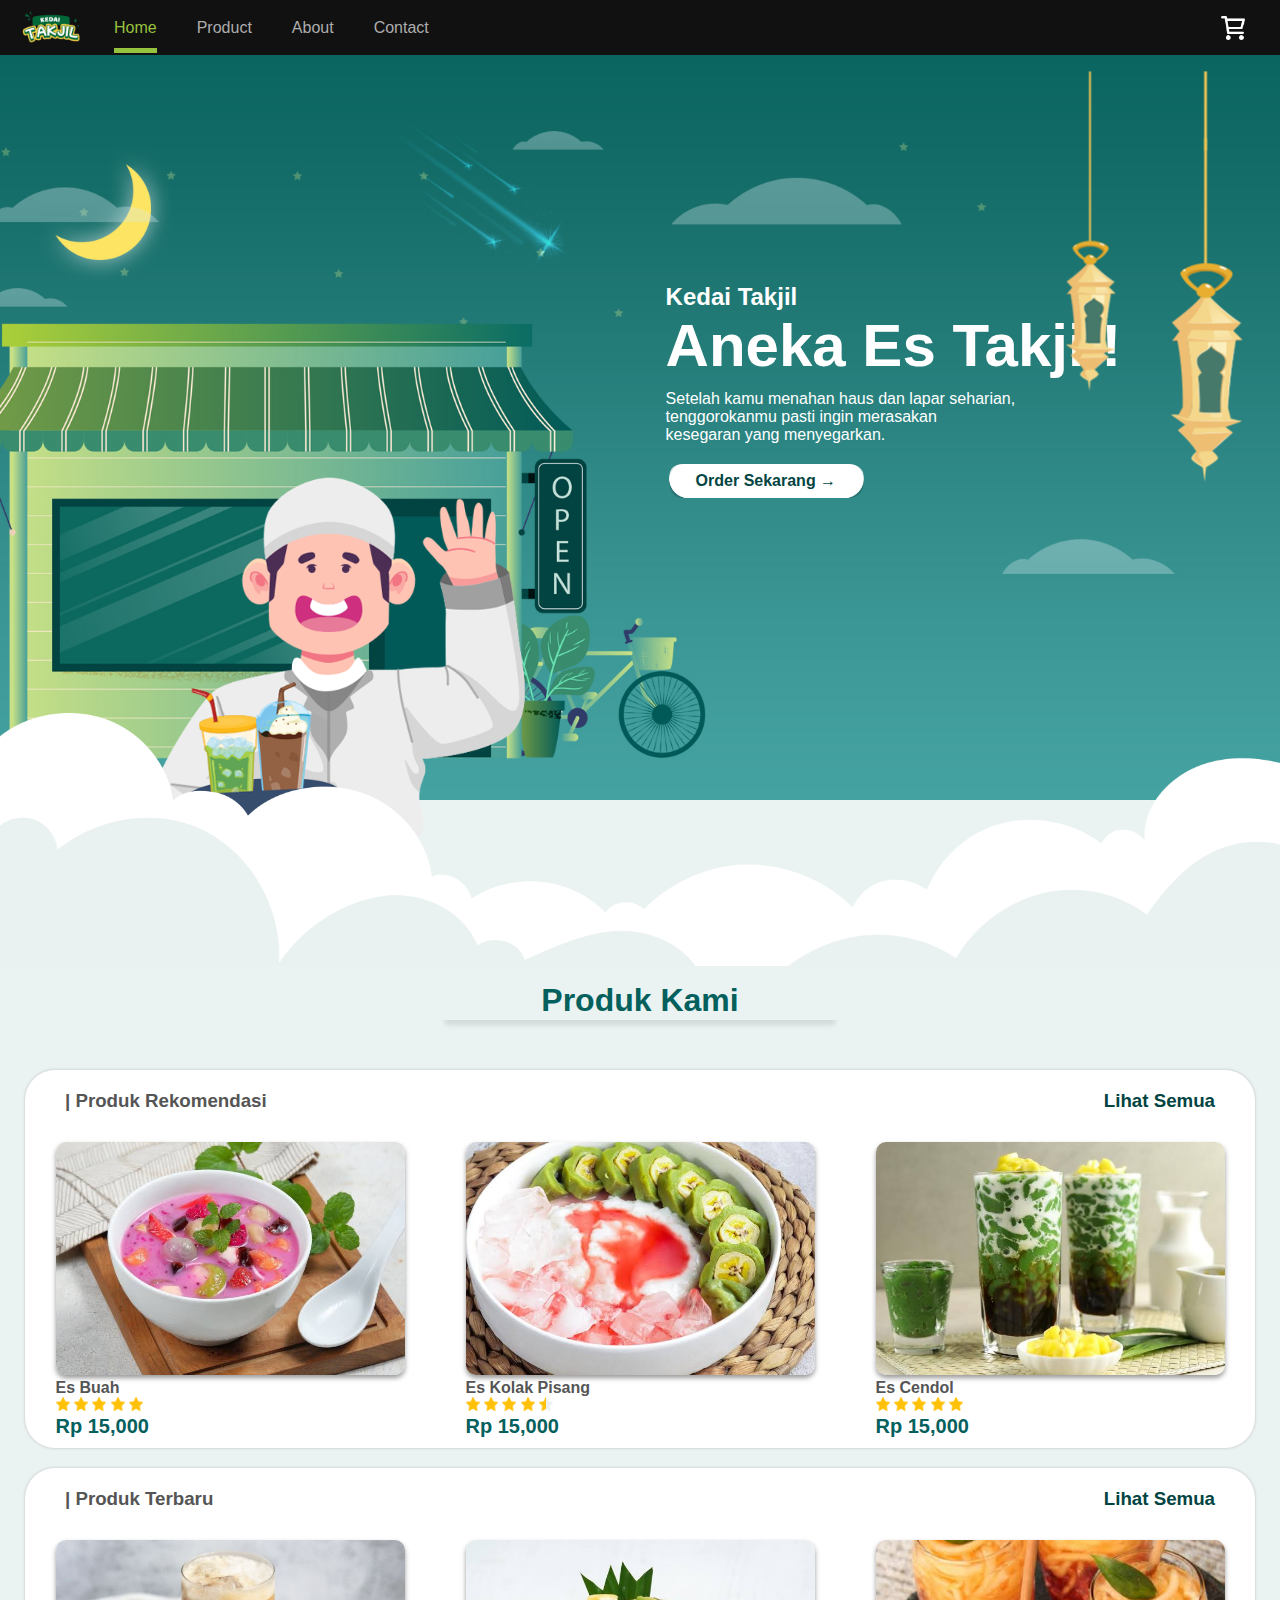
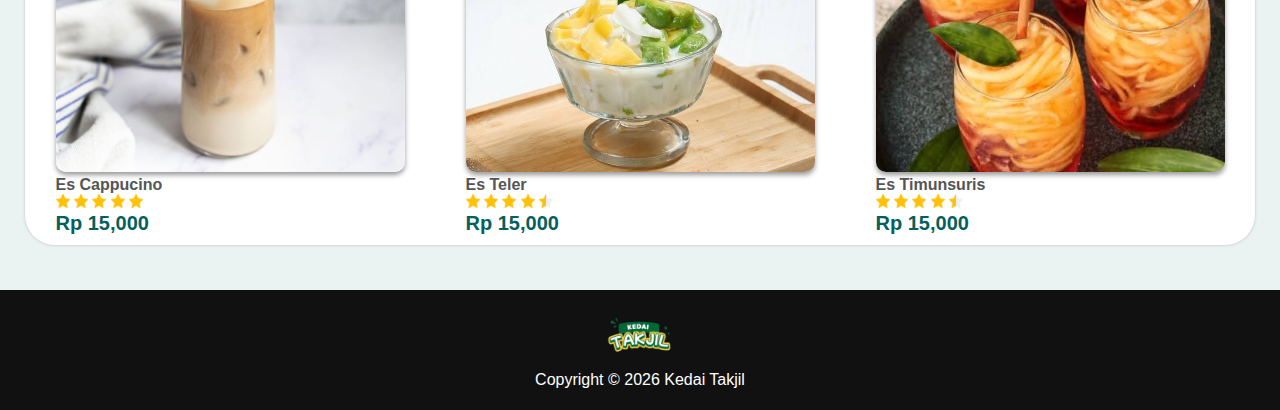
==== index.html @ a47f01e0 "first commit" ====
<!DOCTYPE html>
<html lang="en">

<head>
    <meta charset="UTF-8" />
    <meta name="viewport" content="width=device-width, initial-scale=1.0" />
    <link rel="stylesheet" href="style.css" />
    <title>Kedai Takjil | Pembelian Takjil</title>
    <link rel="icon" type="png" href="images/icons/logo.png">
</head>

<body class="home-body">
    <div class="header" id="section1">
        <div class="container">
            <div class="navbar">
                <div class="logo">
                    <img src="images/icons/logo.png" alt="logo aplikasi" />
                </div>
                <!-- navbar -->
                <nav>
                    <ul class="nav-menu">
                        <li class="nav-item">
                            <a href="javascript:void(0);" onclick="scrollToSection('section1')" class="nav-link"
                                id="home-link">Home</a>
                        </li>
                        <li class="nav-item">
                            <a href="javascript:void(0);" onclick="scrollToSection('section2')"
                                class="nav-link">Product</a>
                        </li>
                        <li class="nav-item">
                            <a href="about.html" class="nav-link">About</a>
                        </li>
                        <li class="nav-item">
                            <a href="contact.html" class="nav-link">Contact</a>
                        </li>
                    </ul>
                </nav>
                <a href="product.html">
                    <img src="images/icons/cart-icon.png" alt="icon cart" id="cart-icon" />
                </a>
                <script src="js/move-cart.js"></script>
                <script src="js/move-section.js"></script>
                <div class="hamburger">
                    <span class="bar"></span>
                    <span class="bar"></span>
                    <span class="bar"></span>
                </div>
                <script src="js/hamburger-nav.js"></script>
            </div>
            <div class="row">
                <div class="col-2">
                    <h2>Kedai Takjil </h2>
                    <h1>Aneka Es Takjil!</h1>
                    <p>Setelah kamu menahan haus dan lapar seharian,
                        <br>tenggorokanmu pasti ingin merasakan
                        <br>kesegaran yang menyegarkan.
                    </p>
                    <a href="product.html" class="btn_link" id="product-move">
                        Order Sekarang &#8594;
                    </a>
                </div>
                <div class="orang">
                    <img src="images/home/orang.png" alt="" class="fadeInUp">
                </div>
                <div class="awan">
                    <img src="images/home/cloud_homepage.png" alt="">
                </div>
                <div class="lentera">
                    <img src="images/home/lampu.png" alt="" class="bounceInDown">
                </div>
            </div>
        </div>
    </div>
    <!------- View Product -------->
    <div class="small-container" id="section2">
        <h1 class="title">
            Produk Kami
        </h1>
        <div class="row-2">
            <div class="information">
                <h3>| Produk Rekomendasi</h3>
                <h3><a href="product.html" class="full-product">Lihat Semua</a></h3>
            </div>
            <div class="product">
                <div class="col-3">
                    <img src="images/products/Es-1.jpg" alt="">
                    <h4>Es Buah</h4>
                    <div class="rating">
                        <i class="star"><img src="images/icons/star.png" alt=""></i>
                        <i class="star"><img src="images/icons/star.png" alt=""></i>
                        <i class="star"><img src="images/icons/star.png" alt=""></i>
                        <i class="star"><img src="images/icons/star.png" alt=""></i>
                        <i class="star"><img src="images/icons/star.png" alt=""></i>
                    </div>
                    <p>Rp 15,000</p>
                </div>
                <div class="col-3">
                    <img src="images/products/Es-8.jpg" alt="">
                    <h4>Es Kolak Pisang</h4>
                    <div class="rating">
                        <i class="star"><img src="images/icons/star.png" alt=""></i>
                        <i class="star"><img src="images/icons/star.png" alt=""></i>
                        <i class="star"><img src="images/icons/star.png" alt=""></i>
                        <i class="star"><img src="images/icons/star.png" alt=""></i>
                        <i class="star"><img src="images/icons/half-star.png" alt=""></i>
                    </div>
                    <p>Rp 15,000</p>
                </div>
                <div class="col-3">
                    <img src="images/products/Es-4.jpg" alt="">
                    <h4>Es Cendol</h4>
                    <div class="rating">
                        <i class="star"><img src="images/icons/star.png" alt=""></i>
                        <i class="star"><img src="images/icons/star.png" alt=""></i>
                        <i class="star"><img src="images/icons/star.png" alt=""></i>
                        <i class="star"><img src="images/icons/star.png" alt=""></i>
                        <i class="star"><img src="images/icons/star.png" alt=""></i>
                    </div>
                    <p>Rp 15,000</p>
                </div>
            </div>
        </div>
        <div class="row-2">
            <div class="information">
                <h3>| Produk Terbaru</h3>
                <h3><a href="product.html" class="full-product">Lihat Semua</a></h3>
            </div>
            <div class="product">
                <div class="col-3">
                    <img src="images/products/Es-3.jpg" alt="">
                    <h4>Es Cappucino</h4>
                    <div class="rating">
                        <i class="star"><img src="images/icons/star.png" alt=""></i>
                        <i class="star"><img src="images/icons/star.png" alt=""></i>
                        <i class="star"><img src="images/icons/star.png" alt=""></i>
                        <i class="star"><img src="images/icons/star.png" alt=""></i>
                        <i class="star"><img src="images/icons/star.png" alt=""></i>
                    </div>
                    <p>Rp 15,000</p>
                </div>
                <div class="col-3">
                    <img src="images/products/Es-10.jpg" alt="">
                    <h4>Es Teler</h4>
                    <div class="rating">
                        <i class="star"><img src="images/icons/star.png" alt=""></i>
                        <i class="star"><img src="images/icons/star.png" alt=""></i>
                        <i class="star"><img src="images/icons/star.png" alt=""></i>
                        <i class="star"><img src="images/icons/star.png" alt=""></i>
                        <i class="star"><img src="images/icons/half-star.png" alt=""></i>
                    </div>
                    <p>Rp 15,000</p>
                </div>
                <div class="col-3">
                    <img src="images/products/Es-11.jpg" alt="">
                    <h4>Es Timunsuris</h4>
                    <div class="rating">
                        <i class="star"><img src="images/icons/star.png" alt=""></i>
                        <i class="star"><img src="images/icons/star.png" alt=""></i>
                        <i class="star"><img src="images/icons/star.png" alt=""></i>
                        <i class="star"><img src="images/icons/star.png" alt=""></i>
                        <i class="star"><img src="images/icons/half-star.png" alt=""></i>
                    </div>
                    <p>Rp 15,000</p>
                </div>
            </div>
        </div>
    </div>
    <div class="home-footer">
        <div class="home-footer-content">
            <img src="images/icons/logo.png" alt="">
            <span id="copyright"></span>
            <script src="js/footer-copyright.js"></script>
        </div>
    </div>
</body>

</html>
---- style.css ----
*,
html {
    margin: 0;
    padding: 0;
    box-sizing: border-box;
}

:root {
    --animate-duration: 1s;
    --animate-delay: 1s;
    --animate-repeat: 1;
}

body {
    font-family: 'Poppins', sans-serif;
    background: #EAF3F2;
}

/*-------- Navigasi ---------*/
.container {
    max-width: 1800px;
    margin: auto;
}

.navbar {
    display: flex;
    align-items: center;
    position: fixed;
    top: 0;
    z-index: 1000;
    font-size: 1.25rem;
    background-color: #111;
    height: 55px;
    width: 100%;
}

.logo img {
    width: 4rem;
    margin: 10px 30px 10px 20px;
    display: flex;
    justify-content: center;
}

nav {
    flex: 1;
    text-align: right;
}

.nav-menu {
    text-align: left;
    list-style-type: none;
    display: flex;
}

.nav-item {
    display: inline-block;
    margin-right: 40px;
}

.nav-link {
    position: relative;
    display: block;
    padding: 10px 0;
    color: #ADADAD;
    font-weight: 500;
    text-decoration: none;
    font-size: 16px;
    cursor: pointer;
}

.nav-menu .nav-item .nav-link:before,
:after {
    content: '';
    height: 5px;
    width: 0%;
    background: #97C23F;
    position: absolute;
    bottom: -6px;
}

.nav-menu .nav-item .nav-link:after {
    right: 0;
    background: #97C23F;
    transition: width 0.8s cubic-bezier(0.22, 0.61, 0.36, 1);
}

.nav-menu .nav-item .nav-link:hover:before {
    background: #97C23F;
    width: 100%;
    transition: width 0.5s cubic-bezier(0.22, 0.61, 0.36, 1);
}

.nav-menu .nav-item .nav-link:hover::after {
    background: transparent;
    width: 100%;
    transition: 0s;
}

.nav-menu .nav-item .nav-link:hover {
    color: #97C23F;
    transition: width 0.8s cubic-bezier(0.22, 0.61, 0.36, 1);
}

.nav-menu .nav-item .nav-link:active::after {
    background: transparent;
    width: 100%;
    transition: 0s;
}

.logo {
    cursor: pointer;
}

#home-link:before,
#home-link:after {
    content: '';
    height: 5px;
    width: 100%;
    background: #97C23F;
    position: absolute;
    bottom: -6px;
}

#home-link {
    color: #97C23F;
}

#product-link:before,
#product-link:after {
    content: '';
    height: 5px;
    width: 100%;
    background: #97C23F;
    position: absolute;
    bottom: -6px;
}

#product-link {
    color: #97C23F;
}

#about-link:before,
#about-link:after {
    content: '';
    height: 5px;
    width: 100%;
    background: #97C23F;
    position: absolute;
    bottom: -6px;
}

#about-link {
    color: #97C23F;
}

#contact-link:before,
#contact-link:after {
    content: '';
    height: 5px;
    width: 100%;
    background: #97C23F;
    position: absolute;
    bottom: -6px;
}

#contact-link {
    color: #97C23F;
}

#account-link:before,
#account-link:after {
    content: '';
    height: 5px;
    width: 100%;
    background: #97C23F;
    position: absolute;
    bottom: -6px;
}

#account-link {
    color: #97C23F;
}

#cart-icon {
    width: 1.5rem;
    height: 1.5rem;
    display: flex;
    justify-items: center;
    position: relative;
    margin-right: 35px;
    cursor: pointer;
}

.circle {
    display: flex;
    justify-content: center;
    align-items: center;
    width: 20px;
    height: 20px;
    border-radius: 100%;
    background-color: #E52E45;
    position: absolute;
    right: 0;
    margin: 0 25px 20px 0;
}

.circle>span {
    font-size: 8px;
    color: #fff;
    font-weight: 500;
    text-align: center;
}

@media only screen and (max-width : 770px) {
    .circle {
        display: flex;
        justify-content: center;
        width: 20px;
        height: 20px;
        border-radius: 100%;
        background-color: #E52E45;
        position: absolute;
        right: 0;
        margin: 0 50px 20px 0;
    }

    .circle>p {
        font-size: 8px;
        color: #fff;
    }

}

.bar {
    display: block;
    width: 25px;
    height: 3px;
    margin: 5px auto;
    -webkit-transition: all 0.3s ease-in-out;
    transition: all 0.3s ease-in-out;
    /* background-color: #101010; */
    background-color: #fff;
}

/* -------- Responsive Hamburger---------- */
.hamburger {
    display: none;
}

@media only screen and (max-width: 768px) {

    .nav-menu {
        position: fixed;
        left: -100%;
        top: 3.3rem;
        flex-direction: column;
        /* background-color: #fff; */
        background-color: #092420e6;
        width: 100%;
        border-radius: 10px;
        text-align: center;
        display: flex;
        align-items: center;
        transition: 0.3s;
        box-shadow: 0 10px 27px rgba(0, 0, 0, 0.05);
    }

    .nav-link {
        color: #fff;
    }

    .nav-menu.active {
        left: 0;
    }

    .nav-item {
        margin: 2.5rem 0;
    }

    #cart-icon {
        margin-right: 20px;
    }

    .hamburger {
        margin-right: 20px;
        display: block;
        cursor: pointer;
    }

    .hamburger.active .bar:nth-child(2) {
        opacity: 0;
    }

    .hamburger.active .bar:nth-child(1) {
        transform: translateY(8px) rotate(45deg);
    }

    .hamburger.active .bar:nth-child(3) {
        transform: translateY(-8px) rotate(-45deg);
    }
}

/* --------- Home Form -------- */
.home-body {
    overflow-x: auto;
}

.row {
    height: 800px;
    display: flex;
    align-items: center;
    justify-content: flex-end;
    background: url('images/home/background2.jpg');
    background-position: center;
    background-size: cover;
    background-repeat: repeat;
}

.row>.orang {
    position: absolute;
    width: 30%;
    height: auto;
    left: 50%;
    transform: translateX(-130%) translateY(15%);
}

.row>.awan {
    position: absolute;
    width: 100%;
    bottom: -110px;
}

.row>.awan img {
    width: 100%;
}

.row>.lentera {
    position: absolute;
    transform: translateX(-10%) translateY(10%);
    top: -10px;
    right: 20px;
}

.row>.lentera img {
    width: 80%;

}

@media only screen and (max-width: 1300px) {
    .row>.orang {
        bottom: 10px;
        transition: transform 0.1s;
    }

    .row>.orang img {
        width: 100%;
    }

    .row>.lentera {
        position: absolute;
        margin-top: 40px;
    }

    .row>.lentera img {
        width: 100%;
    }

    .row>.awan {
        position: absolute;
        width: 100%;
        bottom: -70px;
    }


    @media only screen and (max-width: 600px) {
        .row>.orang {
            bottom: 0px;
            transition: translateX 1.0s ease-in-out;
        }

        .row>.orang img {
            width: 100%;
        }

        .row>.lentera {
            position: absolute;
            width: 10%;
            margin-top: 50px;
            transform: translateX(-10%);
        }

        .row>.awan {
            position: absolute;
            width: 100%;
            bottom: -70px;
        }

    }
}

@keyframes munculkeatas {
    from {
        opacity: 0;
        -webkit-transform: translate3d(0, 100%, 0);
        transform: translate3d(0, 100%, 0);
    }

    to {
        opacity: 1;
        -webkit-transform: translate3d(0, 0, 0);
        transform: translate3d(0, 0, 0);
    }
}

.row .col-2 {
    color: #fff;
    min-width: 300px;
    flex-basis: 48%;
    animation: munculkeatas 1s ease-in-out;
}

.row .col-2 h1 {
    font-size: 60px;
}

.row .col-2 p {
    margin-top: 10px;
    font-size: 16px;
}

.btn_link {
    display: inline-block;
    color: #024442;
    font-weight: 600;
    padding: 8px 30px;
    margin: 20px 0;
    border-radius: 30px;
    text-decoration: none;
    background-image: url('images/icons/button.png');
    background-position: center;
    background-size: cover;
    background-repeat: repeat;
    transition: background 0.8s, color 0.8s;
    cursor: pointer;
}

.btn_link:hover {
    color: #fff;
    background-image: url('images/icons/button-after.png');
}

.small-container {
    max-width: 1800px;
    margin-top: 100px;
    padding: 25px 25px;
    z-index: 1;
}

.row-2 {
    box-shadow: 0 0 3px 0 #bcbbbb;
    border-radius: 30px;
    background-color: #fff;
    margin: 0px 0px 20px 0px;
}

.row-2 h3 {
    padding: 20px;
    margin-left: 20px;
    margin-bottom: -50px;
    color: #555555;
}

.row-2 .information {
    display: flex;
    justify-content: space-between;
    align-items: center;
}

.information>h3 .full-product {
    text-decoration: none;
    color: #024442;
    margin-right: 20px;
}

.product {
    display: flex;
    align-items: center;
    flex-wrap: wrap;
    justify-content: space-around;
}

.col-3 {
    flex-basis: 30%;
    padding: 10px;
    min-width: 300px;
    margin-top: 50px;
    transition: transform 0.5s;
    cursor: pointer;
}

.col-3>img {
    width: 100%;
    object-fit: cover;
    aspect-ratio: 3/2;
    border-radius: 10px;
    box-shadow: 0px 3px 5px 0px #999;
}

.title {
    text-align: center;
    margin: 0 auto 50px;
    /* position: relative; */
    width: 400px;
    line-height: 40px;
    color: #04605D;
    -webkit-box-shadow: 0px 10px 5px -5px rgba(0, 0, 0, 0.1);
    -moz-box-shadow: 0px 10px 5px -5px rgba(0, 0, 0, 0.1);
    box-shadow: 0px 10px 5px -5px rgba(0, 0, 0, 0.1);
    background-color: #EAF3F2;
    margin-top: 55px;
}

.title-underline {
    display: block;
    width: 300px;
    margin: 0 auto;
    height: 1px;
    margin-top: -50px;
    margin-bottom: 50px;
    background-color: #024442;
    opacity: 0.1;
}

h4 {
    color: #555;
}

.col-3 p {
    font-size: 20px;
    font-weight: 700;
    color: #04605D;
}

.rating .star img {
    width: 14px;
}

.col-3:hover {
    transform: translateY(-5px)
}


/*---------- Home Footer --------*/
.home-footer {
    width: 100%;
    height: 120px;
    background-color: #111;
    display: flex;
    justify-content: center;
    align-items: center;
}

.home-footer-content {
    display: flex;
    align-items: center;
    flex-direction: column;
}

.home-footer img {
    width: 70px;
}

.home-footer span {
    color: #fff;
    margin-bottom: 10px;
}


/* ---------- About Form ---------- */
.about-body {
    font-family: 'Poppins', sans-serif;
    background: #04605D;
    overflow-x: auto;
}

.about-small-container {
    margin-top: 80px;
    display: flex;
    flex-direction: column;
    max-width: 1800px;
    height: 90vh;
}

.about-kedai img {
    width: 650px;
}

.about-title {
    text-align: center;
    margin: 0 auto 50px;
    /* position: relative; */
    width: auto;
    line-height: 40px;
    color: #fff;
    -webkit-box-shadow: 0px 10px 8px -10px #fff;
    -moz-box-shadow: 0px 10px 8px -10px #fff;
    box-shadow: 0px 10px 8px -10px #fff;
    background-color: #04605D;
    padding: 10px;
}

.about-row {
    display: flex;
    align-items: center;
    justify-content: center;
}

.about-col-2 img {
    margin-bottom: 50px;
}

.about-row .about-col-2 {
    color: #ffffff;
    min-width: 300px;
    flex-basis: 35%;
}

.about-row .about-col-2 p {
    margin-top: 10px;
    font-size: 16px;
}


/* -------------- about Responsive ------------- */
@media only screen and (max-width: 768px) {
    .about-body {
        overflow-x: hidden;
        /* Atur overflow-x ke hidden agar scrollbar tidak aktif pada layar kecil */
    }

    .about-row {
        margin-top: 80px;
        display: flex;
        flex-direction: column;
    }

    .about-kedai img {
        width: 550px;
    }

    .about-footer {
        margin-top: 200px;
    }
}

/*--------- About Footer --------*/
.about-footer {
    width: 100%;
    height: 120px;
    background-color: #111;
    display: flex;
    justify-content: center;
    align-items: center;
}

.about-footer-content {
    display: flex;
    align-items: center;
    flex-direction: column;
}

.about-footer img {
    width: 70px;
}

.about-footer span {
    color: #fff;
    margin-bottom: 10px;
}


/* --------- Contact Form --------- */
.contact-body {
    font-family: 'Poppins', sans-serif;
    background: #EAF3F2;
    overflow-x: auto;
    height: 100vh;
}

.contact-small-container {
    margin-top: 80px;
    display: flex;
    flex-direction: column;
    max-width: 1800px;
}

.contact-title {
    text-align: center;
    margin: 0 auto 50px;
    width: auto;
    line-height: 40px;
    color: #04605D;
    -webkit-box-shadow: 0px 10px 5px -5px rgba(0, 0, 0, 0.1);
    -moz-box-shadow: 0px 10px 5px -5px rgba(0, 0, 0, 0.1);
    box-shadow: 0px 10px 5px -5px rgba(0, 0, 0, 0.1);
    background-color: #EAF3F2;
    padding: 20px;
}

.contact-row {
    margin-bottom: -8px;
    display: flex;
    align-items: center;
    justify-content: space-evenly;
}

.contact-col-2 {
    display: flex;
    flex-basis: 35%;
}

.contact-kedai {
    position: relative;
    width: 500px;
    height: auto;
}

.contact-kedai img {
    width: 550px;
    height: auto;
    transition: opacity 0.3s ease-in-out;
}

.contact-information>div>p {
    margin-bottom: 40px;
    margin-top: -70px;
}

.contact-info {
    display: flex;
    justify-content: space-around;
    margin: 20px 0;
}

.contact-info>div>img {
    width: 60px;
}

.contact-info-sub {
    margin: 0 20px;
}

.contact-info-sub>h2 {
    color: #555;
    margin: 10px 0;
}

.social-media {
    display: flex;
    justify-content: space-around;
    margin-left: -20px;
}

.contact-information>div>h2 {
    margin: 10px 0;
    color: #555;
}

.social-media>div>a>img {
    width: 60px;
}

.social-media>div>a {
    color: #024442;
    text-decoration: none;
    display: flex;
    justify-content: space-around;
    align-items: center;
}

.social-media>div>a>p {
    margin: 0 10px;
}


/* -------------- contact Responsive ------------- */
@media only screen and (max-width:1000px) {
    .social-media {
        display: flex;
        flex-direction: column;
        margin-left: -20px;
    }

    .social-media>div {
        padding: 10px;
        margin-left: -20px;
    }

    .social-media>div>a>p {
        margin-left: -120px;
    }
}

@media only screen and (max-width: 768px) {
    .contact-body {
        overflow-x: hidden;
    }

    .contact-row {
        margin-top: 80px;
        display: flex;
        flex-direction: column;
    }

    .contact-col-2 {
        margin-left: 20px;
    }

    .contact-kedai {
        display: flex;
        justify-content: center;
        margin-bottom: 30px;
    }

    .contact-kedai img {
        max-width: 400px;
        height: 100%;
    }

    .contact-information>div>p {
        padding-top: 70px;
    }

    .contact-footer {
        margin-top: 200px;
    }
}

/*---------------- Contact Footer --------------*/
.contact-footer {
    width: 100%;
    height: 120px;
    background-color: #111;
    display: flex;
    justify-content: center;
    align-items: center;
}

.contact-footer-content {
    display: flex;
    align-items: center;
    flex-direction: column;
}

.contact-footer img {
    width: 70px;
}

.contact-footer span {
    color: #fff;
    margin-bottom: 10px;
}


/* ----------- Product Form ------------*/
.product-body {
    overflow-x: auto;
    background-color: #0E6762;
}

.product-small-container {
    max-width: 1800px;
    margin-top: 100px;
    padding: 25px 25px;
    z-index: 1;
}

.product-small-container .productTab {
    box-shadow: 0 0 3px 0 #04605D;
    border-radius: 30px;
    background-color: #024442;
    margin: 0px 0px 20px 0px;
    padding: 25px 15px;
    min-height: 100vh;
}

.listProduct {
    display: flex;
    align-items: center;
    flex-wrap: wrap;
    justify-content: space-around;
}

.listProduct .items {
    flex-basis: 30%;
    min-width: 320px;
    background-color: #ffffff;
    padding: 15px;
    border-radius: 20px;
    text-align: center;
    transition: transform 0.5s;
    margin-bottom: 25px;
}

.listProduct .items img {
    width: 95%;
    border-radius: 10px;
    aspect-ratio: 3/2;
    object-fit: cover;
    box-shadow: 0px 3px 5px 0px #999;
}

.product-title {
    text-align: center;
    margin: -40px auto 50px;
    /* position: relative; */
    width: 400px;
    line-height: 40px;
    color: #fff;
    -webkit-box-shadow: 0px 10px 5px -5px rgba(255, 255, 255, 0.3);
    -moz-box-shadow: 0px 10px 5px -5px rgba(255, 255, 255, 0.3);
    box-shadow: 0px 10px 5px -5px rgba(255, 255, 255, 0.3);
    background-color: #0E6762;
}

.product-small-container .items p {
    font-size: 20px;
    color: #04605D;
    font-weight: 700;
}

.product-pesan {
    display: flex;
    flex-direction: row;
}

.product-pesan .product-pesan-info {
    width: 100%;
}

.product-pesan .btn-pesan {
    display: flex;
    width: 60%;
    justify-content: flex-end;
    align-items: center;
}

.product-pesan .btn-pesan button {
    background: url('images/icons/button-after.png');
    background-position: center;
    background-size: cover;
    background-repeat: repeat;
    width: 150px;
    height: 35px;
    border: none;
    color: #fff;
    cursor: pointer;
}

.product-small-container .items:hover {
    transform: translateY(-5px)
}


/* Product Footer */
.product-footer {
    width: 100%;
    height: 120px;
    background-color: #111;
    display: flex;
    justify-content: center;
    align-items: center;
}

.product-footer-content {
    display: flex;
    align-items: center;
    flex-direction: column;
}

.product-footer img {
    width: 70px;
}

.product-footer span {
    color: #fff;
    margin-bottom: 10px;
}


/*------------ Cart Form -----------*/
.cartTab {
    max-width: 1800px;
    margin: 0px 20px 20px;
    background-color: #0E6762;
    min-height: 80vh;
    -webkit-border-radius: 20px 20px 20px 20px;
    -moz-border-radius: 20px 20px 20px 20px;
    border-radius: 20px 20px 20px 20px;
}

.btn {
    display: flex;
    background-color: #ffffff;
    justify-content: space-between;
    align-items: center;
    width: 100%;
    height: 180px;
    cursor: default;
    -webkit-border-radius: 0px 0px 20px 20px;
    -moz-border-radius: 0px 0px 20px 20px;
    border-radius: 0px 0px 20px 20px;
    -webkit-box-shadow: 0px .5px 0px 0px rgb(163, 163, 163) inset;
    -moz-box-shadow: 0px .5px 0px 0px rgba(0, 0, 0, 1) inset;
    box-shadow: 0px .5px 0px 0px rgb(203, 203, 203) inset;
}

.btn .close {
    background-color: #04605D;
    color: #fff;
    width: 60px;
    height: 30px;
    border: none;
    font-family: Poppins;
    font-weight: 500;
    cursor: pointer;
    margin-left: 50px;
    clip-path: polygon(40% 0%, 40% 25%, 100% 25%, 100% 75%, 40% 75%, 40% 100%, 0% 50%);
    box-shadow: 0 3px 3px 0 #024442;
}

.btn-info {
    display: flex;
    flex-direction: column;
    align-items: flex-end;
    margin-right: 50px;
}

.btn-info .totalAllPrice {
    width: 180px;
    display: flex;
    justify-content: space-between;
    align-items: center;
}

.btn-info .totalAllPrice :nth-child(1) {
    color: #555;
    font-weight: 700;
}

.btn-info .totalAllPrice :nth-child(2) {
    color: #04605D;
    font-weight: 700;
}

.btn-info .buyOption {
    font-size: 10px;
}

.btn-info .checkOut {
    background-color: #04605D;
    border-radius: 20px;
    border: none;
    font-family: Poppins;
    font-weight: 500;
    cursor: pointer;
    color: #fff;
    width: 180px;
    height: 35px;
    margin: 20px 0;
    box-shadow: 0 3px 3px 0 #024442;
}

.listCart {
    background-color: #ffffff;
    width: 100%;
    min-height: 500px;
    -webkit-border-radius: 20px 20px 0px 0px;
    -moz-border-radius: 20px 20px 0px 0px;
    border-radius: 20px 20px 0px 0px;
    box-shadow: 0 0 3px 0 #024442;
    margin-bottom: -25px;
}

.listCart .items img {
    width: 200px;
    height: 200px;
    border-radius: 10px;
    aspect-ratio: 3/2;
    object-fit: cover;
    box-shadow: 0px 3px 5px 0px #999;
    box-shadow: 0 2px 4px 0 #000000;
}

.listCart .items {
    display: flex;
    justify-content: flex-start;
    padding: 40px 40px 40px 60px;
}

.listCart .items .info {
    display: flex;
    flex-direction: column;
    margin-left: 50px;
    justify-content: center;
}

.info .name {
    text-align: start;
    font-weight: 700;
    color: #555;
}

.info .totalPrice {
    text-align: start;
    font-weight: 700;
    color: #024442;
}

.info .quantity {
    margin-top: 10px;
    background-color: #eee;
    font-weight: 700;
    width: 120px;
    height: 30px;
    display: flex;
    justify-content: center;
    text-align: center;
}

.listCart .quantity span {
    display: inline-block;
    width: 100%;
    height: 100%;
    color: #000000;
    cursor: pointer;
    text-align: center;
}

.listCart .quantity span:nth-child(2) {
    color: #444;
    cursor: auto;
}

.listCart .items:nth-child(odd) {
    background-color: #f5f5f5;

    .info .quantity {
        margin-top: 10px;
        background-color: #ffffff;
    }
}

.listCart {
    overflow: auto;
}

.listCart::-webkit-scrollbar {
    width: 0;
}

@media only screen and (max-width: 900px) {
    .listProduct {
        grid-template-columns: repeat(3, 1fr);
    }

    .listCart .items img {
        width: 150px;
        height: 150px;
        background-position: center;
        background-size: cover;
        background-repeat: repeat;
        box-shadow: 0 2px 4px 0 #000000;
    }

    .listCart .items .info {
        display: flex;
        flex-direction: column;
        margin-left: 20px;
        font-size: 12px;
    }

    .btn .close {
        background-color: #04605D;
        color: #fff;
        width: 60px;
        height: 30px;
        border: none;
        font-family: Poppins;
        font-weight: 500;
        cursor: pointer;
        margin-left: 20px;
        clip-path: polygon(40% 0%, 40% 25%, 100% 25%, 100% 75%, 40% 75%, 40% 100%, 0% 50%);
        box-shadow: 0 3px 3px 0 #024442;
    }

    .btn-info {
        display: flex;
        flex-direction: column;
        align-items: flex-end;
        margin-right: 20px;
    }

    .btn-info .totalAllPrice {
        width: 150px;
        display: flex;
        justify-content: space-between;
        align-items: center;
    }

    .btn-info .totalAllPrice :nth-child(1) {
        color: #555;
        font-weight: 700;
    }

    .btn-info .totalAllPrice :nth-child(2) {
        color: #04605D;
        font-weight: 700;
    }

    .btn-info .buyOption {
        font-size: 10px;
    }

    .btn-info .checkOut {
        background-color: #04605D;
        border-radius: 20px;
        border: none;
        font-family: Poppins;
        font-weight: 500;
        cursor: pointer;
        color: #fff;
        width: 150px;
        height: 30px;
        margin: 20px 0;
        box-shadow: 0 3px 3px 0 #024442;

    }

}


@media only screen and (max-width: 768px) {
    .listProduct {
        grid-template-columns: repeat(2, 1fr);
    }
}

/* ----------- popup cart ----------- */
.popupCart {
    display: none;
    position: fixed;
    top: 50px;
    left: 0;
    width: 100%;
    height: 100%;
    background-color: rgba(0, 0, 0, 0.5);
}

.popupCart-content {
    background-color: white;
    width: 35%;
    height: 30%;
    max-width: auto;
    margin: 10% auto;
    padding: 20px;
    border-radius: 15px;
    box-shadow: 0 4px 8px rgba(0, 0, 0, 0.1);
    position: relative;
    top: 50px;
}

@media only screen and (max-width : 1200px) {
    .popupCart-content {
        background-color: white;
        width: 40%;
        height: 30%;
        max-width: auto;
        margin: 10% auto;
        padding: 20px;
        border-radius: 5px;
        box-shadow: 0 4px 8px rgba(0, 0, 0, 0.1);
        position: relative;
        top: 100px;
    }
}

@media only screen and (max-width : 900px) {
    .popupCart-content {
        background-color: white;
        width: 50%;
        height: 30%;
        max-width: auto;
        margin: 10% auto;
        padding: 20px;
        border-radius: 5px;
        box-shadow: 0 4px 8px rgba(0, 0, 0, 0.1);
        position: relative;
        top: 120px;
    }
}

@media only screen and (max-width : 600px) {
    .popupCart-content {
        background-color: white;
        width: 75%;
        height: 30%;
        max-width: auto;
        margin: 10% auto;
        padding: 20px;
        border-radius: 5px;
        box-shadow: 0 4px 8px rgba(0, 0, 0, 0.1);
        position: relative;
        top: 150px;
    }
}

.popupCart-pemesanan {
    width: 100%;
    display: flex;
    flex-direction: column;
    justify-content: center;
    align-items: center;

}

.popupCart-pemesanan>p {
    font-size: 14px;
    margin: 20px 0px;

}

.popupCart-pemesanan>img {
    width: 100px;
}

.popupCart-btn-pesan {
    background: url('images/icons/button-after.png');
    background-position: center;
    background-size: cover;
    background-repeat: repeat;
    display: flex;
    flex-direction: row;
    justify-content: center;
    align-items: center;
    width: 200px;
    height: 45px;
    border: none;
    cursor: pointer;
}

.popupCart-btn-pesan>img {
    width: 20px;
    height: 20px;
    margin-right: 10px;
}

.popupCart-btn-pesan>p {
    color: #fff;
}

.close-popupCart {
    position: absolute;
    top: 15px;
    right: 15px;
    cursor: pointer;
    color: #024442;
    transform: scale(2);
}


/*---------- Popup CheckOut ---------*/

.popupCheckOut {
    display: none;
    position: fixed;
    top: 50px;
    left: 0;
    width: 100%;
    height: 100%;
    background-color: rgba(0, 0, 0, 0.5);
}

.popupCheckOut-content {
    background-color: white;
    width: 40%;
    height: 60%;
    max-width: auto;
    margin: 10% auto;
    padding: 20px;
    border-radius: 15px;
    box-shadow: 0 4px 8px rgba(0, 0, 0, 0.1);
    position: relative;
    top: -50px;
}

.popupCheckOut-content {
    display: flex;
    justify-content: center;
    align-items: center;
}

.popupCheckOut-pemesanan-title {
    width: 100%;
}

.popupCheckOut-pemesanan-title p {
    width: 100%;
    color: #555555;
    font-weight: 800;
    font-size: 24px;
    margin-top: 30px;
}

.popupCheckOut-pemesanan {
    width: 90%;
    display: flex;
    justify-content: center;
    align-items: center;
    flex-direction: column;
}

.popupCheckOut-pemesanan label,
input,
textarea {
    width: 100%;
}

.popupCheckOut-pemesanan label {
    padding: 10px 0;
    font-weight: 700;
    color: #555;
}

.popupCheckOut-pemesanan input {
    height: 30px;
    background-color: #F4F4F4;
    border-color: #8888;
    border-style: solid;
    border-width: 1px;
    padding: 5px;
}

.popupCheckOut-pemesanan textarea {
    background-color: #F4F4F4;
    border-color: #8888;
    border-style: solid;
    border-width: 1px;
    resize: none;
    height: 150px;
    padding: 5px;
}

.popupCheckOut-pemesanan .nama-required {
    color: rgb(190, 12, 12);
    font-size: 8px;
    width: 100%;
    text-align: start;
    display: none;

}

.popupCheckOut-pemesanan .alamat-required {
    color: rgb(190, 12, 12);
    font-size: 8px;
    width: 100%;
    text-align: start;
    display: none;
}

.popupCheckOut-pemesanan .popupCheckOut-btn {
    background: url('images/icons/button-after.png');
    background-position: center;
    background-size: cover;
    background-repeat: repeat;
    display: flex;
    flex-direction: row;
    justify-content: center;
    align-items: center;
    width: 200px;
    height: 45px;
    border: none;
    cursor: pointer;
    color: #fff;
    font-size: 18px;
    margin-top: 25px;
}

.close-popupCheckOut {
    position: absolute;
    top: 30px;
    right: 30px;
    cursor: pointer;
    color: #024442;
    transform: scale(3);
}

.close-popupCheckOutSuccess {
    position: absolute;
    top: 15px;
    right: 15px;
    cursor: pointer;
    color: #024442;
    transform: scale(2);
}


.popupCheckOutSuccess {
    display: none;
    position: fixed;
    top: 50px;
    left: 0;
    width: 100%;
    height: 100%;
    background-color: rgba(0, 0, 0, 0.5);
}

.popupCheckOutSuccess-content {
    background-color: white;
    width: 30%;
    height: 30%;
    max-width: auto;
    margin: 10% auto;
    padding: 20px;
    border-radius: 15px;
    box-shadow: 0 4px 8px rgba(0, 0, 0, 0.1);
    position: relative;
    top: 50px;
    display: flex;
    justify-content: center;
}

.popupCheckOutSuccess-pemesanan {
    display: flex;
    justify-content: center;
    align-items: center;
    flex-direction: column;
    text-align: center;
    gap: 15px;
}

.popupCheckOutSuccess-pemesanan img {
    width: 100px;
}


@media only screen and (max-width:1400px) {
    .popupCheckOutSuccess-content {
        background-color: white;
        width: 35%;
        height: 30%;
        max-width: auto;
        margin: 10% auto;
        padding: 20px;
        border-radius: 15px;
        box-shadow: 0 4px 8px rgba(0, 0, 0, 0.1);
        position: relative;
        top: 100px;
        display: flex;
        justify-content: center;
    }

    .popupCheckOut-content {
        background-color: white;
        width: 60%;
        height: 60%;
        max-width: auto;
        margin: 10% auto;
        padding: 20px;
        border-radius: 15px;
        box-shadow: 0 4px 8px rgba(0, 0, 0, 0.1);
        position: relative;
        top: 0px;
    }

    .popupCheckOut-pemesanan-title p {
        width: 100%;
        color: #555555;
        font-weight: 800;
        font-size: 22px;
        margin-top: 30px;
    }
}

@media only screen and (max-width:1200px) {
    .popupCheckOutSuccess-content {
        width: 50%;
        height: 30%;

    }
}

@media only screen and (max-width:800px) {
    .popupCheckOutSuccess-content {
        background-color: white;
        width: 70%;
        height: 30%;
        max-width: auto;
        margin: 10% auto;
        padding: 20px;
        border-radius: 15px;
        box-shadow: 0 4px 8px rgba(0, 0, 0, 0.1);
        position: relative;
        top: 100px;
        display: flex;
        justify-content: center;
    }

    .popupCheckOut-content {
        background-color: white;
        width: 70%;
        height: 60%;
        max-width: auto;
        margin: 10% auto;
        padding: 20px;
        border-radius: 15px;
        box-shadow: 0 4px 8px rgba(0, 0, 0, 0.1);
        position: relative;
        top: 0px;
    }
}

/*--------------- Animasi ----------*/
.bounceInDown {
    -webkit-animation-name: bounceInDown;
    animation-name: bounceInDown;
    -webkit-animation-duration: 1s;
    animation-duration: 1s;
    -webkit-animation-duration: var(--animate-duration);
    animation-duration: var(--animate-duration);
    -webkit-animation-fill-mode: both;
    animation-fill-mode: both;
}

.fadeInRight {
    -webkit-animation-name: fadeInRight;
    animation-name: fadeInRight;
    -webkit-animation-duration: 1s;
    animation-duration: 1s;
    -webkit-animation-duration: var(--animate-duration);
    animation-duration: var(--animate-duration);
    -webkit-animation-fill-mode: both;
    animation-fill-mode: both;
}

.fadeInLeft {
    -webkit-animation-name: fadeInLeft;
    animation-name: fadeInLeft;
    -webkit-animation-duration: 1s;
    animation-duration: 1s;
    -webkit-animation-duration: var(--animate-duration);
    animation-duration: var(--animate-duration);
    -webkit-animation-fill-mode: both;
    animation-fill-mode: both;
}

.fadeInUp {
    -webkit-animation-name: fadeInUp;
    animation-name: fadeInUp;
    -webkit-animation-duration: 1s;
    animation-duration: 1s;
    -webkit-animation-duration: var(--animate-duration);
    animation-duration: var(--animate-duration);
    -webkit-animation-fill-mode: both;
    animation-fill-mode: both;
}

.heartBeat {
    -webkit-animation-name: heartBeat;
    animation-name: heartBeat;
    -webkit-animation-duration: 1s;
    animation-duration: 1s;
    -webkit-animation-duration: var(--animate-duration);
    animation-duration: var(--animate-duration);
    -webkit-animation-fill-mode: both;
    animation-fill-mode: both;
}


@-webkit-keyframes fadeInRight {
    from {
        opacity: 0;
        -webkit-transform: translate3d(100%, 0, 0);
        transform: translate3d(100%, 0, 0);
    }

    to {
        opacity: 1;
        -webkit-transform: translate3d(0, 0, 0);
        transform: translate3d(0, 0, 0);
    }
}

@keyframes fadeInRight {
    from {
        opacity: 0;
        -webkit-transform: translate3d(100%, 0, 0);
        transform: translate3d(100%, 0, 0);
    }

    to {
        opacity: 1;
        -webkit-transform: translate3d(0, 0, 0);
        transform: translate3d(0, 0, 0);
    }
}

@-webkit-keyframes fadeInLeft {
    from {
        opacity: 0;
        -webkit-transform: translate3d(-100%, 0, 0);
        transform: translate3d(-100%, 0, 0);
    }

    to {
        opacity: 1;
        -webkit-transform: translate3d(0, 0, 0);
        transform: translate3d(0, 0, 0);
    }
}

@keyframes fadeInLeft {
    from {
        opacity: 0;
        -webkit-transform: translate3d(-100%, 0, 0);
        transform: translate3d(-100%, 0, 0);
    }

    to {
        opacity: 1;
        -webkit-transform: translate3d(0, 0, 0);
        transform: translate3d(0, 0, 0);
    }
}

@-webkit-keyframes fadeInUp {
    from {
        opacity: 0;
        -webkit-transform: translate3d(0, 100%, 0);
        transform: translate3d(0, 100%, 0);
    }

    70% {
        opacity: 0;
    }

    to {
        opacity: 1;
        -webkit-transform: translate3d(0, 0, 0);
        transform: translate3d(0, 0, 0);
    }
}

@keyframes fadeInUp {
    from {
        opacity: 0;
        -webkit-transform: translate3d(0, 100%, 0);
        transform: translate3d(0, 100%, 0);
    }

    70% {
        opacity: 0;
    }


    to {
        opacity: 1;
        -webkit-transform: translate3d(0, 0, 0);
        transform: translate3d(0, 0, 0);
    }
}

@-webkit-keyframes bounceInDown {

    from,
    60%,
    75%,
    90%,
    to {
        -webkit-animation-timing-function: cubic-bezier(0.215, 0.61, 0.355, 1);
        animation-timing-function: cubic-bezier(0.215, 0.61, 0.355, 1);
    }

    0% {
        opacity: 0;
        -webkit-transform: translate3d(0, -3000px, 0) scaleY(3);
        transform: translate3d(0, -3000px, 0) scaleY(3);
    }

    60% {
        opacity: 1;
        -webkit-transform: translate3d(0, 25px, 0) scaleY(0.9);
        transform: translate3d(0, 25px, 0) scaleY(0.9);
    }

    75% {
        -webkit-transform: translate3d(0, -10px, 0) scaleY(0.95);
        transform: translate3d(0, -10px, 0) scaleY(0.95);
    }

    90% {
        -webkit-transform: translate3d(0, 5px, 0) scaleY(0.985);
        transform: translate3d(0, 5px, 0) scaleY(0.985);
    }

    to {
        -webkit-transform: translate3d(0, 0, 0);
        transform: translate3d(0, 0, 0);
    }
}

@keyframes bounceInDown {

    from,
    60%,
    75%,
    90%,
    to {
        -webkit-animation-timing-function: cubic-bezier(0.215, 0.61, 0.355, 1);
        animation-timing-function: cubic-bezier(0.215, 0.61, 0.355, 1);
    }

    0% {
        opacity: 0;
        -webkit-transform: translate3d(0, -3000px, 0) scaleY(3);
        transform: translate3d(0, -3000px, 0) scaleY(3);
    }

    60% {
        opacity: 1;
        -webkit-transform: translate3d(0, 25px, 0) scaleY(0.9);
        transform: translate3d(0, 25px, 0) scaleY(0.9);
    }

    75% {
        -webkit-transform: translate3d(0, -10px, 0) scaleY(0.95);
        transform: translate3d(0, -10px, 0) scaleY(0.95);
    }

    90% {
        -webkit-transform: translate3d(0, 5px, 0) scaleY(0.985);
        transform: translate3d(0, 5px, 0) scaleY(0.985);
    }

    to {
        -webkit-transform: translate3d(0, 0, 0);
        transform: translate3d(0, 0, 0);
    }
}


@-webkit-keyframes heartBeat {
    0% {
        -webkit-transform: scale(1);
        transform: scale(1);
    }

    14% {
        -webkit-transform: scale(1.3);
        transform: scale(1.3);
    }

    28% {
        -webkit-transform: scale(1);
        transform: scale(1);
    }

    42% {
        -webkit-transform: scale(1.3);
        transform: scale(1.3);
    }

    70% {
        -webkit-transform: scale(1);
        transform: scale(1);
    }
}

@keyframes heartBeat {
    0% {
        -webkit-transform: scale(1);
        transform: scale(1);
    }

    14% {
        -webkit-transform: scale(1.3);
        transform: scale(1.3);
    }

    28% {
        -webkit-transform: scale(1);
        transform: scale(1);
    }

    42% {
        -webkit-transform: scale(1.3);
        transform: scale(1.3);
    }

    70% {
        -webkit-transform: scale(1);
        transform: scale(1);
    }
}
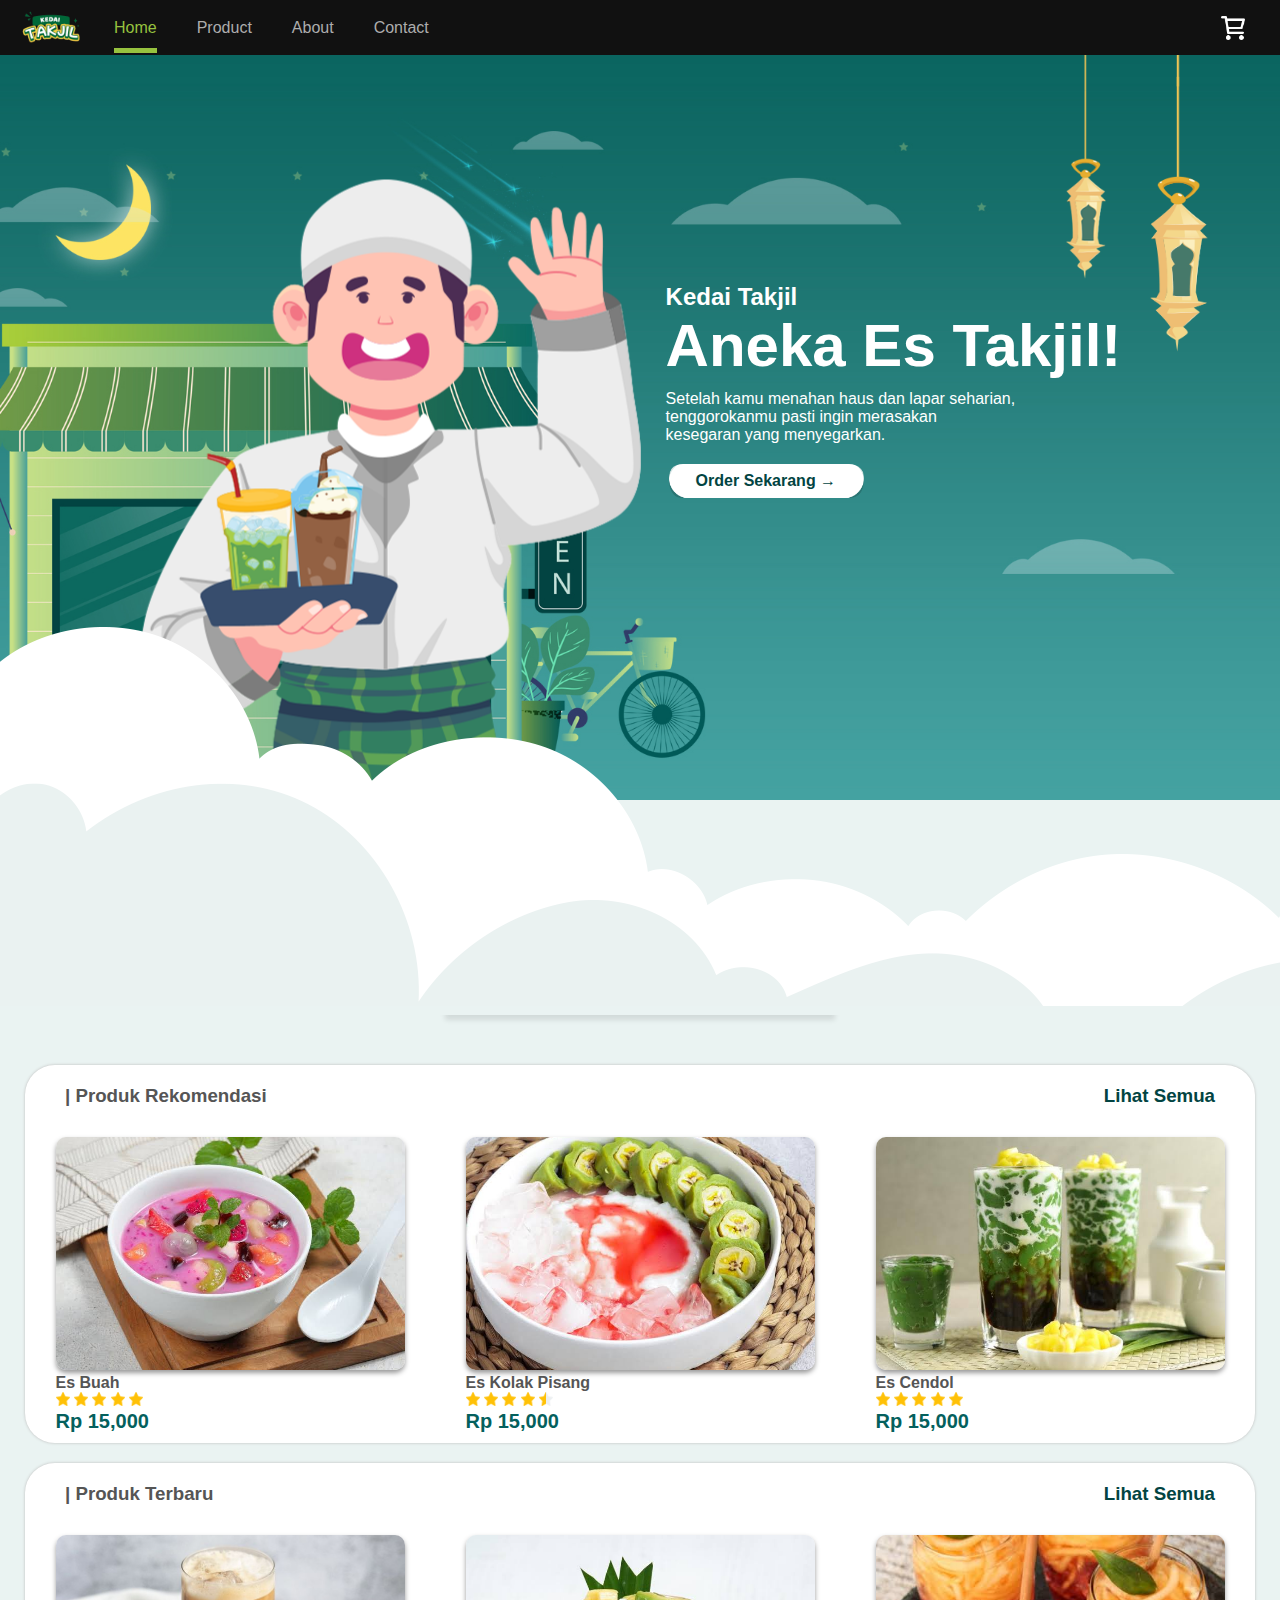
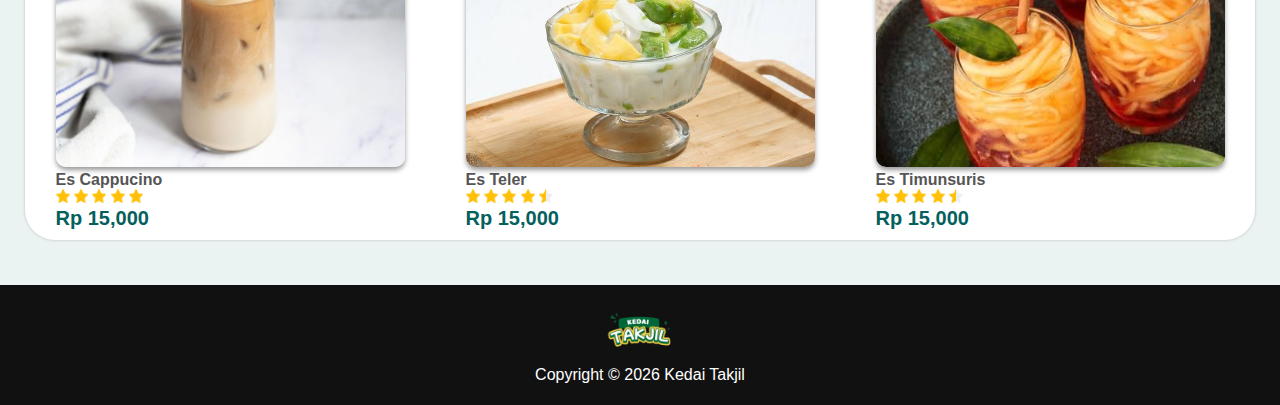
==== commit 757e0e3d: "Update index.html" ====
--- a/index.html
+++ b/index.html
@@ -48,16 +48,17 @@
                 <script src="js/hamburger-nav.js"></script>
             </div>
             <div class="row">
-                <div class="col-2">
-                    <h2>Kedai Takjil </h2>
-                    <h1>Aneka Es Takjil!</h1>
-                    <p>Setelah kamu menahan haus dan lapar seharian,
-                        <br>tenggorokanmu pasti ingin merasakan
-                        <br>kesegaran yang menyegarkan.
-                    </p>
-                    <a href="product.html" class="btn_link" id="product-move">
-                        Order Sekarang &#8594;
-                    </a>
+                <div class="col-2"><div class="fadeInUp">
+                        <h2>Kedai Takjil </h2>
+                        <h1>Aneka Es Takjil!</h1>
+                        <p>Setelah kamu menahan haus dan lapar seharian,
+                            <br>tenggorokanmu pasti ingin merasakan
+                            <br>kesegaran yang menyegarkan.
+                        </p>
+                        <a href="product.html" class="btn_link" id="product-move">
+                            Order Sekarang &#8594;
+                        </a>
+                    </div>
                 </div>
                 <div class="orang">
                     <img src="images/home/orang.png" alt="" class="fadeInUp">
@@ -174,4 +175,4 @@
     </div>
 </body>
 
-</html>+</html>
--- a/style.css
+++ b/style.css
@@ -302,7 +302,7 @@
 
 /* --------- Home Form -------- */
 .home-body {
-    overflow-x: auto;
+    overflow-x: hidden;
 }
 
 .row {
@@ -330,9 +330,6 @@
     bottom: -110px;
 }
 
-.row>.awan img {
-    width: 100%;
-}
 
 .row>.lentera {
     position: absolute;
@@ -343,80 +340,12 @@
 
 .row>.lentera img {
     width: 80%;
-
-}
-
-@media only screen and (max-width: 1300px) {
-    .row>.orang {
-        bottom: 10px;
-        transition: transform 0.1s;
-    }
-
-    .row>.orang img {
-        width: 100%;
-    }
-
-    .row>.lentera {
-        position: absolute;
-        margin-top: 40px;
-    }
-
-    .row>.lentera img {
-        width: 100%;
-    }
-
-    .row>.awan {
-        position: absolute;
-        width: 100%;
-        bottom: -70px;
-    }
-
-
-    @media only screen and (max-width: 600px) {
-        .row>.orang {
-            bottom: 0px;
-            transition: translateX 1.0s ease-in-out;
-        }
-
-        .row>.orang img {
-            width: 100%;
-        }
-
-        .row>.lentera {
-            position: absolute;
-            width: 10%;
-            margin-top: 50px;
-            transform: translateX(-10%);
-        }
-
-        .row>.awan {
-            position: absolute;
-            width: 100%;
-            bottom: -70px;
-        }
-
-    }
-}
-
-@keyframes munculkeatas {
-    from {
-        opacity: 0;
-        -webkit-transform: translate3d(0, 100%, 0);
-        transform: translate3d(0, 100%, 0);
-    }
-
-    to {
-        opacity: 1;
-        -webkit-transform: translate3d(0, 0, 0);
-        transform: translate3d(0, 0, 0);
-    }
 }
 
 .row .col-2 {
     color: #fff;
     min-width: 300px;
     flex-basis: 48%;
-    animation: munculkeatas 1s ease-in-out;
 }
 
 .row .col-2 h1 {
@@ -450,10 +379,14 @@
 }
 
 .small-container {
-    max-width: 1800px;
+    width: 100vw;
     margin-top: 100px;
     padding: 25px 25px;
     z-index: 1;
+    display: flex;
+    flex-direction: column;
+    justify-content: center;
+    align-items: center;
 }
 
 .row-2 {
@@ -506,9 +439,9 @@
     box-shadow: 0px 3px 5px 0px #999;
 }
 
-.title {
+.small-container .title {
     text-align: center;
-    margin: 0 auto 50px;
+    margin: 50px 50px 50px 50px;
     /* position: relative; */
     width: 400px;
     line-height: 40px;
@@ -517,18 +450,6 @@
     -moz-box-shadow: 0px 10px 5px -5px rgba(0, 0, 0, 0.1);
     box-shadow: 0px 10px 5px -5px rgba(0, 0, 0, 0.1);
     background-color: #EAF3F2;
-    margin-top: 55px;
-}
-
-.title-underline {
-    display: block;
-    width: 300px;
-    margin: 0 auto;
-    height: 1px;
-    margin-top: -50px;
-    margin-bottom: 50px;
-    background-color: #024442;
-    opacity: 0.1;
 }
 
 h4 {
@@ -547,6 +468,70 @@
 
 .col-3:hover {
     transform: translateY(-5px)
+}
+
+@media only screen and (max-width: 1200px) {
+    .row>.orang {
+        bottom: 10px;
+        transition: transform 0.1s;
+    }
+
+    .row>.orang img {
+        width: 100%;
+    }
+
+    .row>.lentera {
+        position: absolute;
+        margin-top: 50px;
+        transform: translateX(50%);
+    }
+
+    .row>.lentera img {
+        width: 50%;
+    }
+
+    .row>.awan {
+        position: absolute;
+        width: 100%;
+        bottom: -80px;
+    }
+
+    .small-container .title {
+        text-align: center;
+        margin: 0px 0px 50px 0px;
+        width: 300px;
+        color: #04605D;
+        -webkit-box-shadow: 0px 10px 5px -5px rgba(0, 0, 0, 0.1);
+        -moz-box-shadow: 0px 10px 5px -5px rgba(0, 0, 0, 0.1);
+        box-shadow: 0px 10px 5px -5px rgba(0, 0, 0, 0.1);
+        background-color: #EAF3F2;
+        margin-top: 55px;
+    }
+}
+
+@media only screen and (max-width: 600px) {
+    .row>.orang {
+        bottom: 0px;
+        transition: translateX 1.0s ease-in-out;
+    }
+
+    .row>.orang img {
+        width: 100%;
+    }
+
+    .row>.lentera {
+        position: absolute;
+        width: 30%;
+        margin-top: 50px;
+        transform: translateX(50%);
+    }
+
+    .row>.awan {
+        position: absolute;
+        width: 100%;
+        transform: translateY(-20%);
+    }
+
 }
 
 
@@ -645,7 +630,12 @@
     }
 
     .about-kedai img {
-        width: 550px;
+        width: 400px;
+    }
+
+    .about-row .about-col-2 p {
+        margin-top: 10px;
+        font-size: 14px;
     }
 
     .about-footer {
@@ -683,7 +673,7 @@
 .contact-body {
     font-family: 'Poppins', sans-serif;
     background: #EAF3F2;
-    overflow-x: auto;
+    overflow-x: hidden;
     height: 100vh;
 }
 
@@ -864,7 +854,7 @@
 
 /* ----------- Product Form ------------*/
 .product-body {
-    overflow-x: auto;
+    overflow-x: hidden;
     background-color: #0E6762;
 }
 
@@ -873,6 +863,10 @@
     margin-top: 100px;
     padding: 25px 25px;
     z-index: 1;
+    display: flex;
+    justify-content: center;
+    flex-direction: column;
+    align-items: center;
 }
 
 .product-small-container .productTab {
@@ -882,6 +876,7 @@
     margin: 0px 0px 20px 0px;
     padding: 25px 15px;
     min-height: 100vh;
+
 }
 
 .listProduct {
@@ -901,6 +896,8 @@
     transition: transform 0.5s;
     margin-bottom: 25px;
 }
+
+
 
 .listProduct .items img {
     width: 95%;
@@ -961,6 +958,43 @@
     transform: translateY(-5px)
 }
 
+@media only screen and (max-width : 900px) {
+
+    .product-title {
+        text-align: center;
+        margin: -40px 0px 40px 5px;
+        width: 300px;
+        line-height: 40px;
+        color: #fff;
+        -webkit-box-shadow: 0px 10px 5px -5px rgba(255, 255, 255, 0.3);
+        -moz-box-shadow: 0px 10px 5px -5px rgba(255, 255, 255, 0.3);
+        box-shadow: 0px 10px 5px -5px rgba(255, 255, 255, 0.3);
+        background-color: #0E6762;
+    }
+
+    .listProduct .items {
+        flex-basis: 30%;
+        min-width: 250px;
+        background-color: #ffffff;
+        padding: 15px;
+        border-radius: 20px;
+        text-align: center;
+        transition: transform 0.5s;
+        margin-bottom: 25px;
+    }
+
+    .product-pesan .btn-pesan button {
+        background: url('images/icons/button-after.png');
+        background-position: center;
+        background-size: cover;
+        background-repeat: repeat;
+        width: 100px;
+        height: 23px;
+        border: none;
+        color: #fff;
+        cursor: pointer;
+    }
+}
 
 /* Product Footer */
 .product-footer {
@@ -1073,13 +1107,17 @@
 
 .listCart {
     background-color: #ffffff;
-    width: 100%;
+    width: 90vw;
     min-height: 500px;
     -webkit-border-radius: 20px 20px 0px 0px;
     -moz-border-radius: 20px 20px 0px 0px;
     border-radius: 20px 20px 0px 0px;
     box-shadow: 0 0 3px 0 #024442;
     margin-bottom: -25px;
+    display: flex;
+    align-items: start;
+    flex-direction: column;
+    justify-content: center;
 }
 
 .listCart .items img {
@@ -1093,6 +1131,7 @@
 }
 
 .listCart .items {
+    width: 100%;
     display: flex;
     justify-content: flex-start;
     padding: 40px 40px 40px 60px;
@@ -1270,50 +1309,6 @@
     top: 50px;
 }
 
-@media only screen and (max-width : 1200px) {
-    .popupCart-content {
-        background-color: white;
-        width: 40%;
-        height: 30%;
-        max-width: auto;
-        margin: 10% auto;
-        padding: 20px;
-        border-radius: 5px;
-        box-shadow: 0 4px 8px rgba(0, 0, 0, 0.1);
-        position: relative;
-        top: 100px;
-    }
-}
-
-@media only screen and (max-width : 900px) {
-    .popupCart-content {
-        background-color: white;
-        width: 50%;
-        height: 30%;
-        max-width: auto;
-        margin: 10% auto;
-        padding: 20px;
-        border-radius: 5px;
-        box-shadow: 0 4px 8px rgba(0, 0, 0, 0.1);
-        position: relative;
-        top: 120px;
-    }
-}
-
-@media only screen and (max-width : 600px) {
-    .popupCart-content {
-        background-color: white;
-        width: 75%;
-        height: 30%;
-        max-width: auto;
-        margin: 10% auto;
-        padding: 20px;
-        border-radius: 5px;
-        box-shadow: 0 4px 8px rgba(0, 0, 0, 0.1);
-        position: relative;
-        top: 150px;
-    }
-}
 
 .popupCart-pemesanan {
     width: 100%;
@@ -1347,6 +1342,7 @@
     height: 45px;
     border: none;
     cursor: pointer;
+    margin-bottom: 20px;
 }
 
 .popupCart-btn-pesan>img {
@@ -1368,6 +1364,51 @@
     transform: scale(2);
 }
 
+@media only screen and (max-width : 1200px) {
+    .popupCart-content {
+        background-color: white;
+        width: 40%;
+        height: 40%;
+        max-width: auto;
+        margin: 10% auto;
+        padding: 20px;
+        border-radius: 15px;
+        box-shadow: 0 4px 8px rgba(0, 0, 0, 0.1);
+        position: relative;
+        top: 100px;
+    }
+
+}
+
+@media only screen and (max-width : 900px) {
+    .popupCart-content {
+        background-color: white;
+        width: 50%;
+        height: 40%;
+        max-width: auto;
+        margin: 10% auto;
+        padding: 20px;
+        border-radius: 15px;
+        box-shadow: 0 4px 8px rgba(0, 0, 0, 0.1);
+        position: relative;
+        top: 120px;
+    }
+}
+
+@media only screen and (max-width : 600px) {
+    .popupCart-content {
+        background-color: white;
+        width: 75%;
+        height: 35%;
+        max-width: auto;
+        margin: 10% auto;
+        padding: 20px;
+        border-radius: 15px;
+        box-shadow: 0 4px 8px rgba(0, 0, 0, 0.1);
+        position: relative;
+        top: 150px;
+    }
+}
 
 /*---------- Popup CheckOut ---------*/
 
@@ -1901,4 +1942,4 @@
         -webkit-transform: scale(1);
         transform: scale(1);
     }
-}+}
